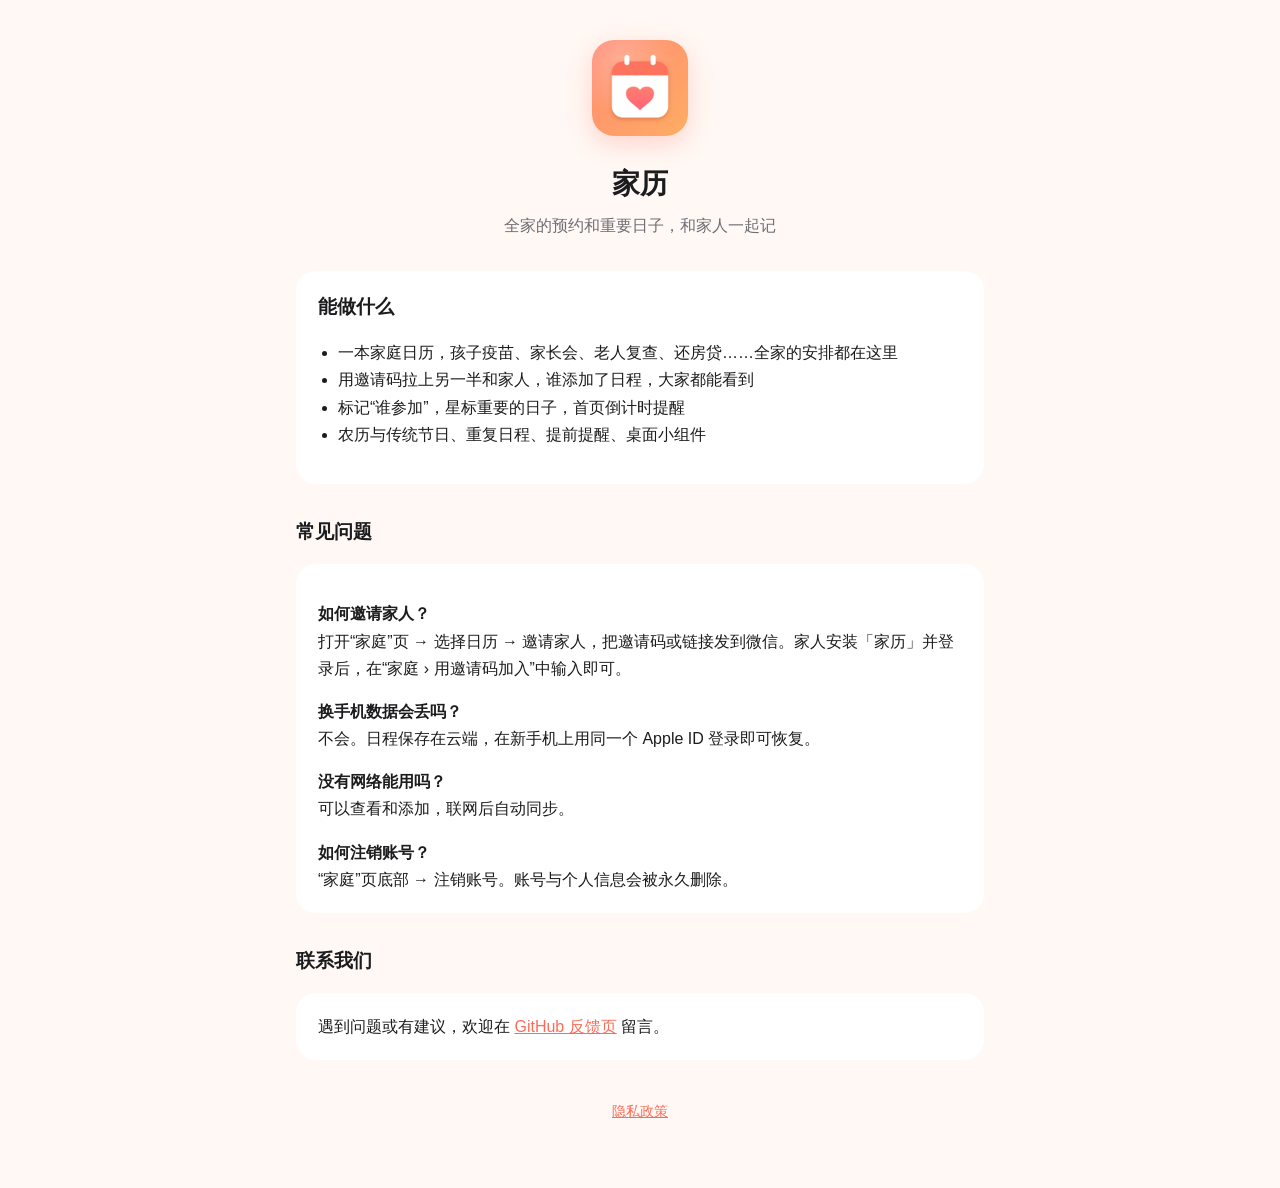
==== index.html @ 5de34ba7 "家历网页：首页、隐私政策、邀请落地页 Co-Authored-By: Claude Opus 5.5 <noreply@anthropic.com>" ====
<!doctype html>
<html lang="zh-CN">
<head>
<meta charset="utf-8">
<meta name="viewport" content="width=device-width, initial-scale=1">
<title>家历 · 全家共享日历</title>
<meta name="description" content="家历：和家人共享预约、纪念日和每天的安排">
<link rel="stylesheet" href="style.css">
</head>
<body>
<main>
  <header>
    <img src="logo.png" alt="家历">
    <h1>家历</h1>
    <p class="sub">全家的预约和重要日子，和家人一起记</p>
  </header>

  <div class="card">
    <h2 style="margin-top:0">能做什么</h2>
    <ul>
      <li>一本家庭日历，孩子疫苗、家长会、老人复查、还房贷……全家的安排都在这里</li>
      <li>用邀请码拉上另一半和家人，谁添加了日程，大家都能看到</li>
      <li>标记“谁参加”，星标重要的日子，首页倒计时提醒</li>
      <li>农历与传统节日、重复日程、提前提醒、桌面小组件</li>
    </ul>
  </div>

  <h2>常见问题</h2>
  <div class="card">
    <p><b>如何邀请家人？</b><br>打开“家庭”页 → 选择日历 → 邀请家人，把邀请码或链接发到微信。家人安装「家历」并登录后，在“家庭 › 用邀请码加入”中输入即可。</p>
    <p><b>换手机数据会丢吗？</b><br>不会。日程保存在云端，在新手机上用同一个 Apple ID 登录即可恢复。</p>
    <p><b>没有网络能用吗？</b><br>可以查看和添加，联网后自动同步。</p>
    <p style="margin-bottom:0"><b>如何注销账号？</b><br>“家庭”页底部 → 注销账号。账号与个人信息会被永久删除。</p>
  </div>

  <h2>联系我们</h2>
  <div class="card">
    <p style="margin:0">遇到问题或有建议，欢迎在 <a href="https://github.com/LuckyYouStudio/jiali-site/issues">GitHub 反馈页</a> 留言。</p>
  </div>

  <nav><a href="privacy.html">隐私政策</a></nav>
</main>
</body>
</html>
---- style.css ----
:root { --accent: #FF6B57; --bg: #FFF8F4; --card: #fff; --text: #1c1c1e; --muted: #6e6e73; --line: #eee; }
@media (prefers-color-scheme: dark) { :root { --bg: #000; --card: #1c1c1e; --text: #f2f2f7; --muted: #98989d; --line: #2c2c2e; } }
* { box-sizing: border-box; }
body { margin: 0; font-family: -apple-system, "PingFang SC", "Helvetica Neue", sans-serif; background: var(--bg); color: var(--text); line-height: 1.7; }
main { max-width: 720px; margin: 0 auto; padding: 40px 16px 64px; }
header { text-align: center; margin-bottom: 32px; }
header img { width: 96px; height: 96px; border-radius: 22px; box-shadow: 0 8px 24px rgba(255,107,87,.25); }
h1 { font-size: 28px; margin: 16px 0 4px; }
h2 { font-size: 19px; margin: 32px 0 8px; }
.sub { color: var(--muted); margin: 0; }
.card { background: var(--card); border-radius: 20px; padding: 20px 22px; margin: 16px 0; }
.muted { color: var(--muted); font-size: 14px; }
a { color: var(--accent); }
ul { padding-left: 20px; }
table { width: 100%; border-collapse: collapse; font-size: 14px; display: block; overflow-x: auto; }
th, td { text-align: left; padding: 8px 10px; border-bottom: 1px solid var(--line); vertical-align: top; }
th { white-space: nowrap; }
.btn { display: inline-block; background: var(--accent); color: #fff; text-decoration: none; padding: 12px 22px; border-radius: 14px; font-weight: 600; }
nav { text-align: center; margin-top: 40px; font-size: 14px; }
nav a { margin: 0 10px; }
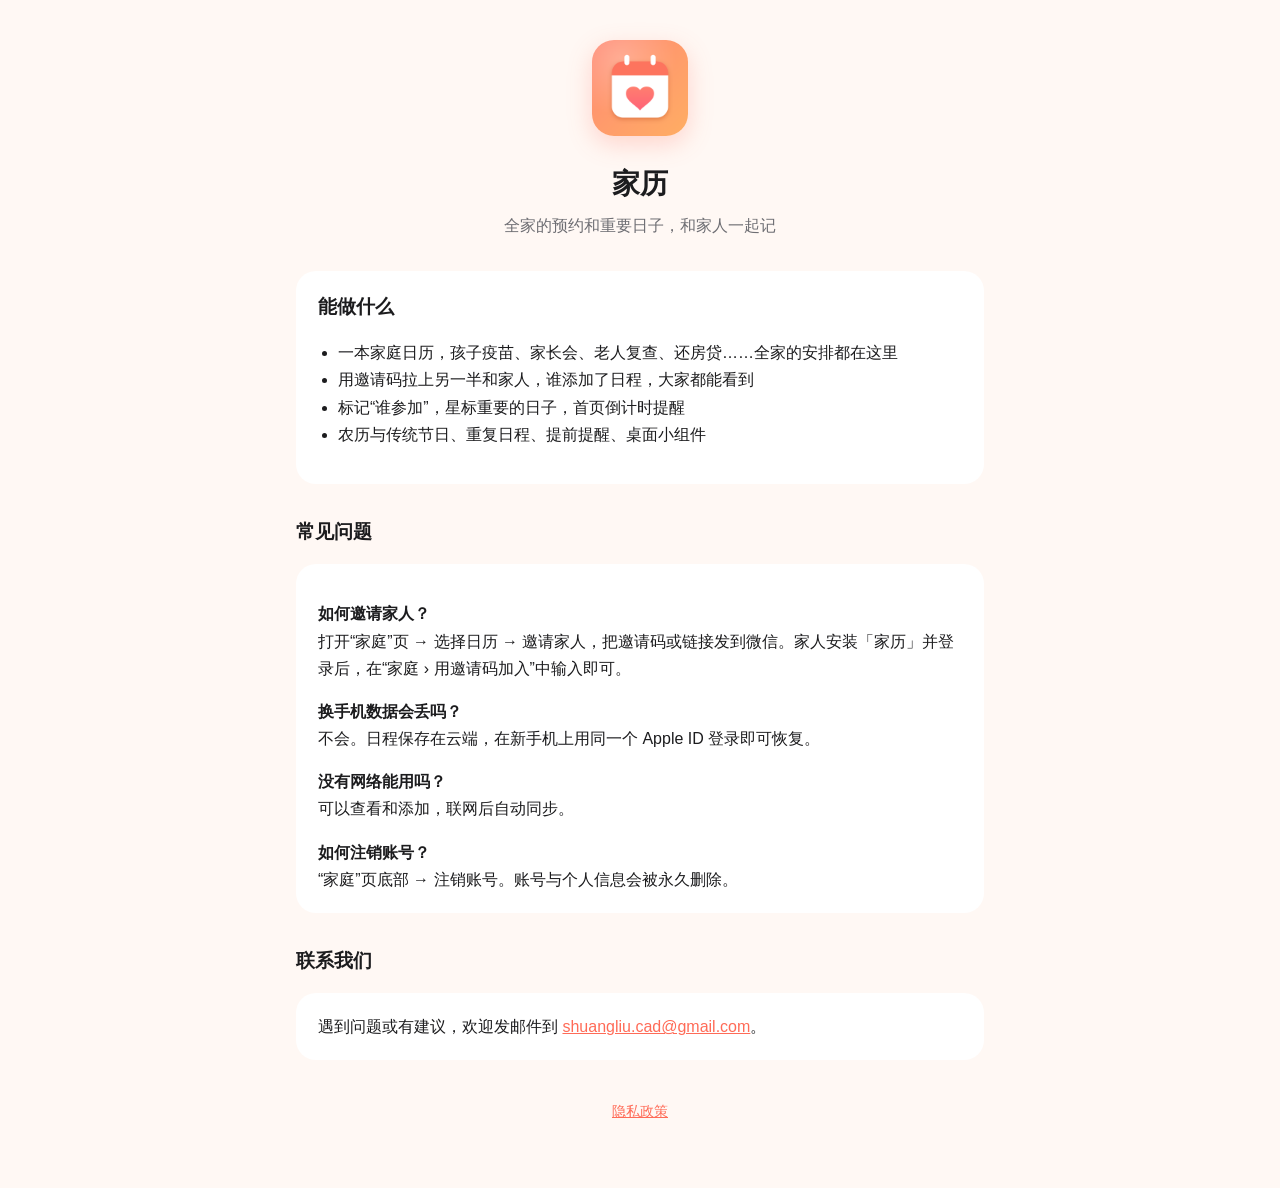
==== commit f0ba00ac: "联系方式改为邮箱 Co-Authored-By: Claude Opus 5.5 <noreply@anthropic.com>" ====
--- a/index.html
+++ b/index.html
@@ -35,7 +35,7 @@
 
   <h2>联系我们</h2>
   <div class="card">
-    <p style="margin:0">遇到问题或有建议，欢迎在 <a href="https://github.com/LuckyYouStudio/jiali-site/issues">GitHub 反馈页</a> 留言。</p>
+    <p style="margin:0">遇到问题或有建议，欢迎发邮件到 <a href="mailto:shuangliu.cad@gmail.com">shuangliu.cad@gmail.com</a>。</p>
   </div>
 
   <nav><a href="privacy.html">隐私政策</a></nav>
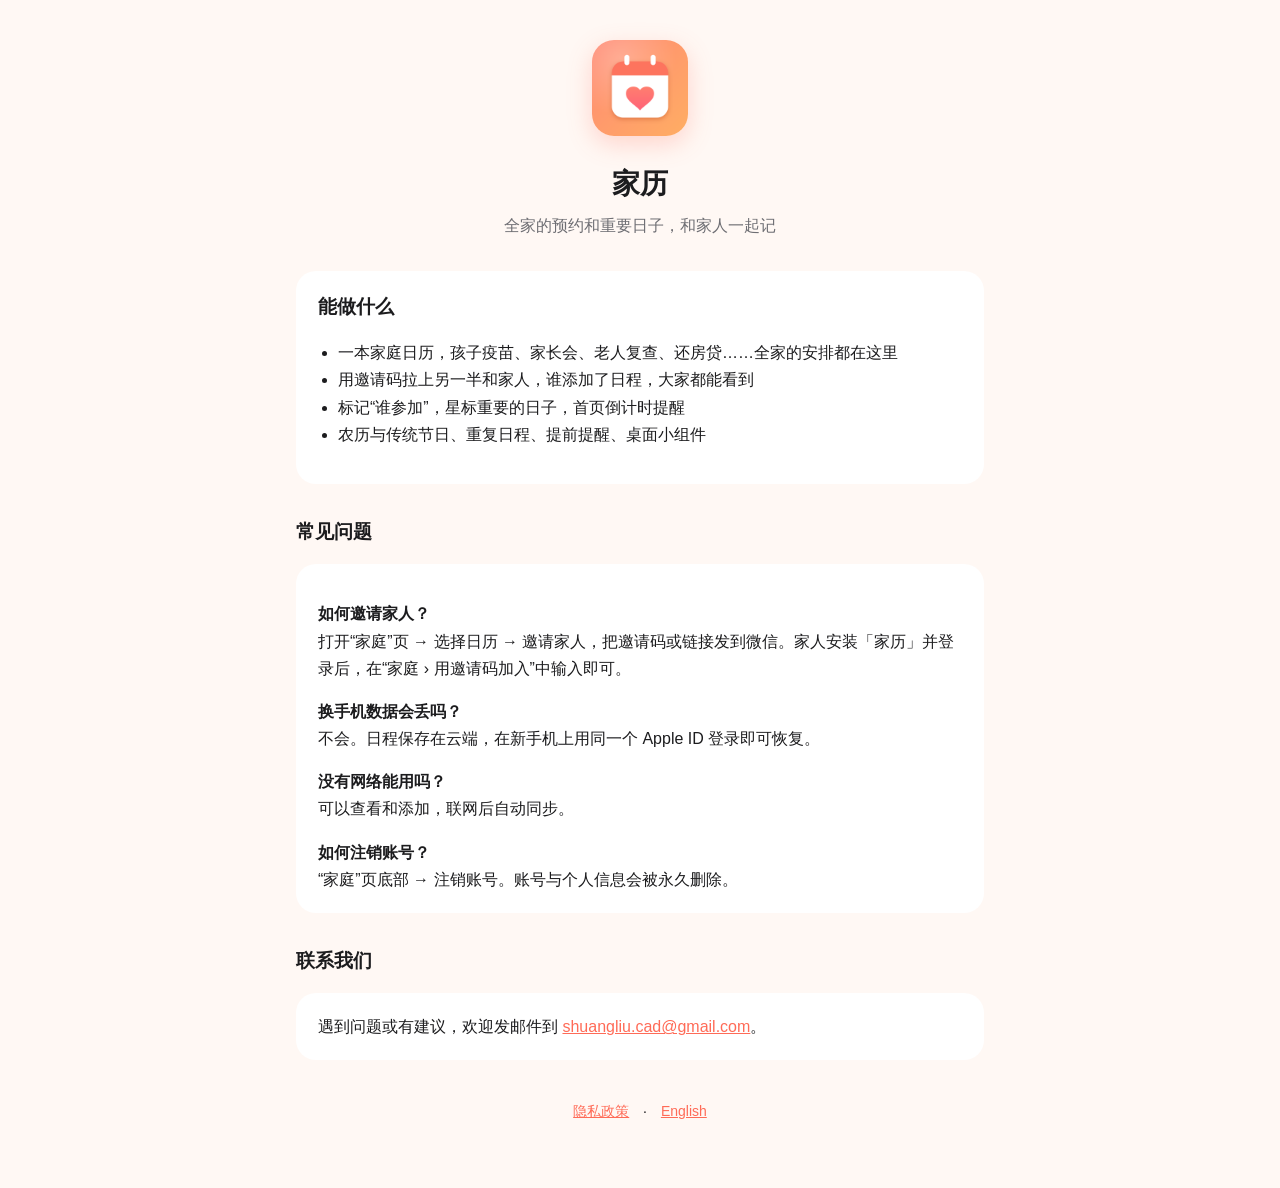
==== commit a370f0aa: "英文版首页与隐私政策 Co-Authored-By: Claude Opus 5.5 <noreply@anthropic.com>" ====
--- a/index.html
+++ b/index.html
@@ -38,7 +38,7 @@
     <p style="margin:0">遇到问题或有建议，欢迎发邮件到 <a href="mailto:shuangliu.cad@gmail.com">shuangliu.cad@gmail.com</a>。</p>
   </div>
 
-  <nav><a href="privacy.html">隐私政策</a></nav>
+  <nav><a href="privacy.html">隐私政策</a> · <a href="en.html">English</a></nav>
 </main>
 </body>
 </html>
